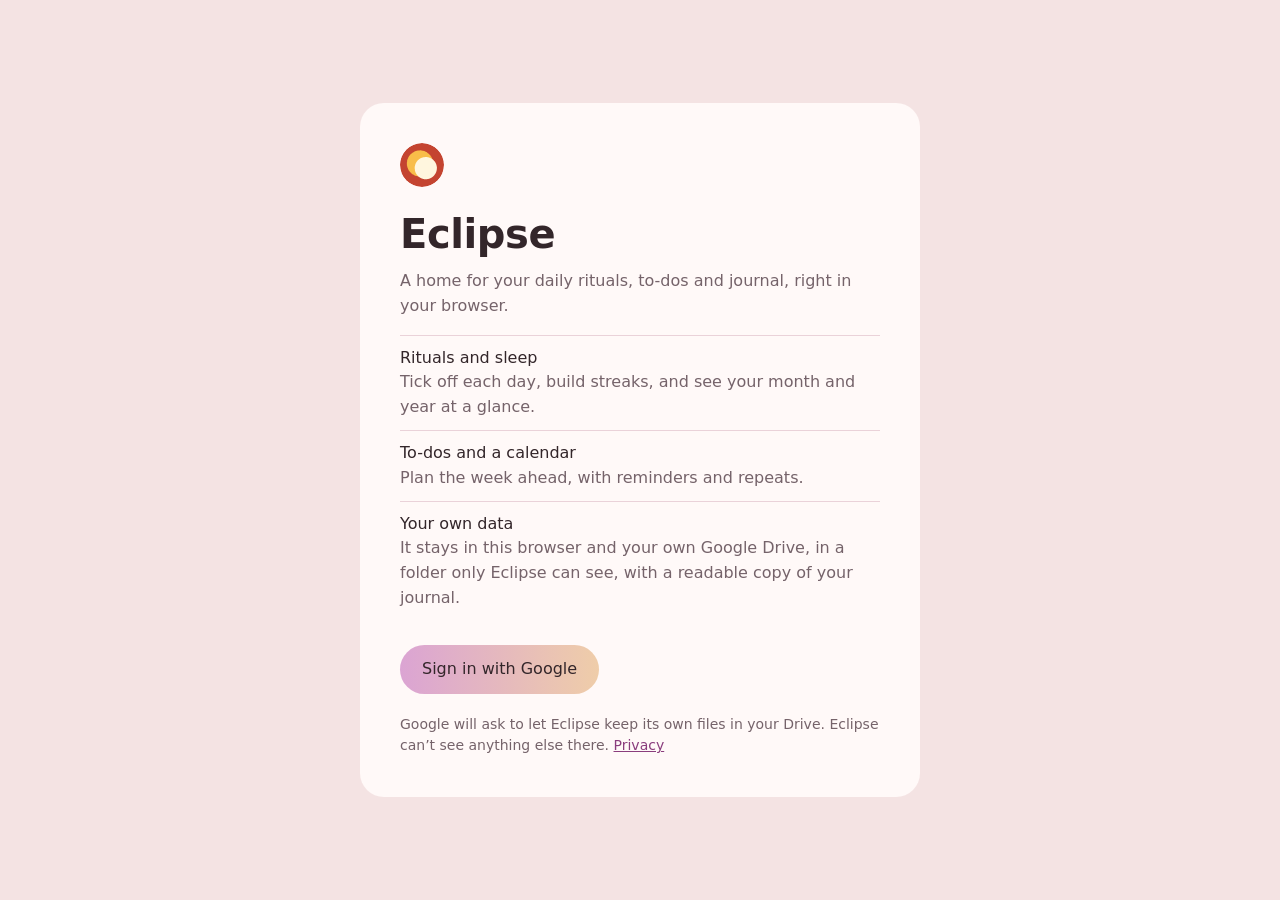
==== web/welcome.html @ d3f22f5c "Add the web version, and keep daily backups only in Drive" ====
<!DOCTYPE html>
<html lang="en">
<head>
  <meta charset="UTF-8">
  <meta name="viewport" content="width=device-width, initial-scale=1">
  <meta name="description" content="Eclipse keeps your daily rituals, to-dos and journal in one calm place.">
  <title>Eclipse</title>
  <link rel="icon" href="icon.svg" type="image/svg+xml">
  <link rel="stylesheet" href="page.css">
</head>
<body>
  <main>
    <img class="mark" src="icon.svg" alt="">
    <h1>Eclipse</h1>
    <p>A home for your daily rituals, to-dos and journal, right in your browser.</p>
    <p class="notice" id="notice" hidden></p>
    <ul>
      <li><b>Rituals and sleep</b>Tick off each day, build streaks, and see your month and year at a glance.</li>
      <li><b>To-dos and a calendar</b>Plan the week ahead, with reminders and repeats.</li>
      <li><b>Your own data</b>It stays in this browser and your own Google Drive, in a folder only Eclipse can see, with a readable copy of your journal.</li>
    </ul>
    <a class="button" href="/api/auth/start">Sign in with Google</a>
    <p class="small">Google will ask to let Eclipse keep its own files in your Drive. Eclipse can’t see anything else there. <a href="privacy.html">Privacy</a></p>
  </main>
  <script src="welcome.js"></script>
</body>
</html>
---- web/page.css ----
@font-face { font-family: Greed; font-weight: 500; src: url(assets/assets/fonts/greed/GreedStandard-TRIAL-Regular.otf); }
@font-face { font-family: Greed; font-weight: 600; src: url(assets/assets/fonts/greed/GreedStandard-TRIAL-Medium.otf); }
@font-face { font-family: Matter; font-weight: 400; src: url(assets/assets/fonts/matter/MatterXH-TRIAL-Regular.ttf); }
@font-face { font-family: Matter; font-weight: 500; src: url(assets/assets/fonts/matter/MatterXH-TRIAL-Medium.ttf); }

:root { --page: #f4e3e3; --card: #fff9f8; --ink: #33262a; --muted: #75636a; --line: #ead2d9; --accent: #8a3d7d; --error: #a63f35;
  --button: linear-gradient(90deg, #dba4d3, #efcda9); --on-button: #33262a; }
@media (prefers-color-scheme: dark) {
  :root { --page: #1c1718; --card: #2a2224; --ink: #f4e9e9; --muted: #bda9ad; --line: #43363a; --accent: #e3a8d9; --error: #f09a8e; }
}
* { box-sizing: border-box; }
body { margin: 0; min-height: 100vh; padding: 16px; display: grid; place-items: center; background: var(--page); color: var(--ink);
  font: 400 16px/1.55 Matter, system-ui, sans-serif; }
main { width: 100%; max-width: 560px; padding: 40px; background: var(--card); border-radius: 24px; }
main.long { max-width: 680px; }
@media (max-width: 480px) { main { padding: 24px; } }
.mark { display: block; width: 44px; height: 44px; margin-bottom: 24px; }
h1, h2 { font-family: Greed, system-ui, sans-serif; font-weight: 600; line-height: 1.15; }
h1 { margin: 0 0 12px; font-size: 40px; letter-spacing: -0.01em; }
h2 { margin: 28px 0 6px; font-size: 19px; }
p { margin: 0 0 12px; color: var(--muted); }
ul { margin: 16px 0 24px; padding: 0; list-style: none; }
li { padding: 10px 0; border-top: 1px solid var(--line); color: var(--muted); }
li b { display: block; color: var(--ink); font-weight: 500; }
.button { display: inline-block; padding: 12px 22px; border-radius: 999px; background: var(--button); color: var(--on-button);
  font-weight: 500; text-decoration: none; }
.button:focus-visible, a:focus-visible { outline: 2px solid var(--accent); outline-offset: 2px; }
a { color: var(--accent); }
.small { margin: 20px 0 0; font-size: 14px; }
.notice { padding: 10px 14px; border-radius: 12px; border: 1px solid var(--line); color: var(--ink); }
.notice.error { color: var(--error); }
[hidden] { display: none; }
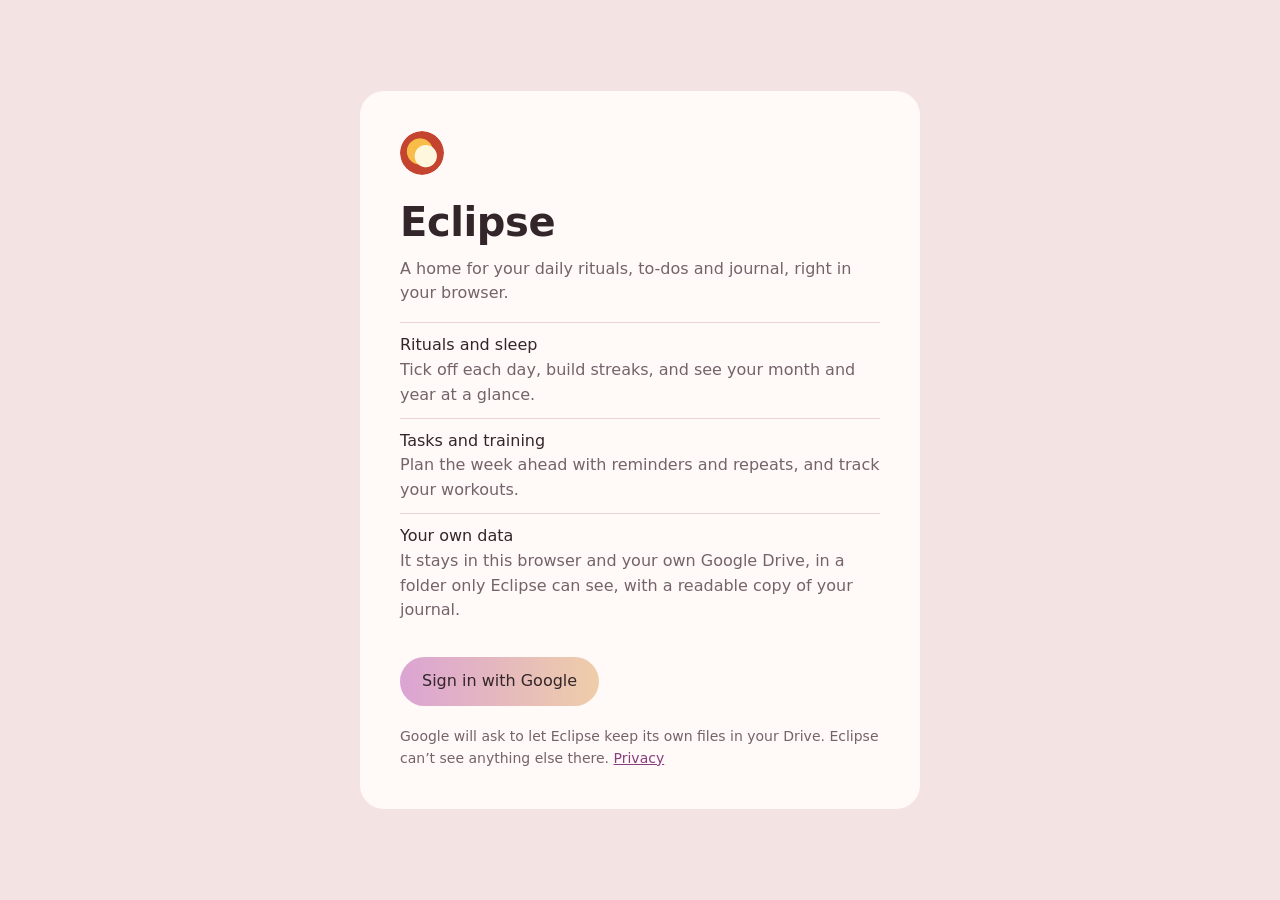
==== commit 91278960: "Complete roadmap Batches 2-10: logic, visual polish, platform reliability, speed, Pixel workouts & w" ====
--- a/web/welcome.html
+++ b/web/welcome.html
@@ -16,7 +16,7 @@
     <p class="notice" id="notice" hidden></p>
     <ul>
       <li><b>Rituals and sleep</b>Tick off each day, build streaks, and see your month and year at a glance.</li>
-      <li><b>To-dos and a calendar</b>Plan the week ahead, with reminders and repeats.</li>
+      <li><b>Tasks and training</b>Plan the week ahead with reminders and repeats, and track your workouts.</li>
       <li><b>Your own data</b>It stays in this browser and your own Google Drive, in a folder only Eclipse can see, with a readable copy of your journal.</li>
     </ul>
     <a class="button" href="/api/auth/start">Sign in with Google</a>
